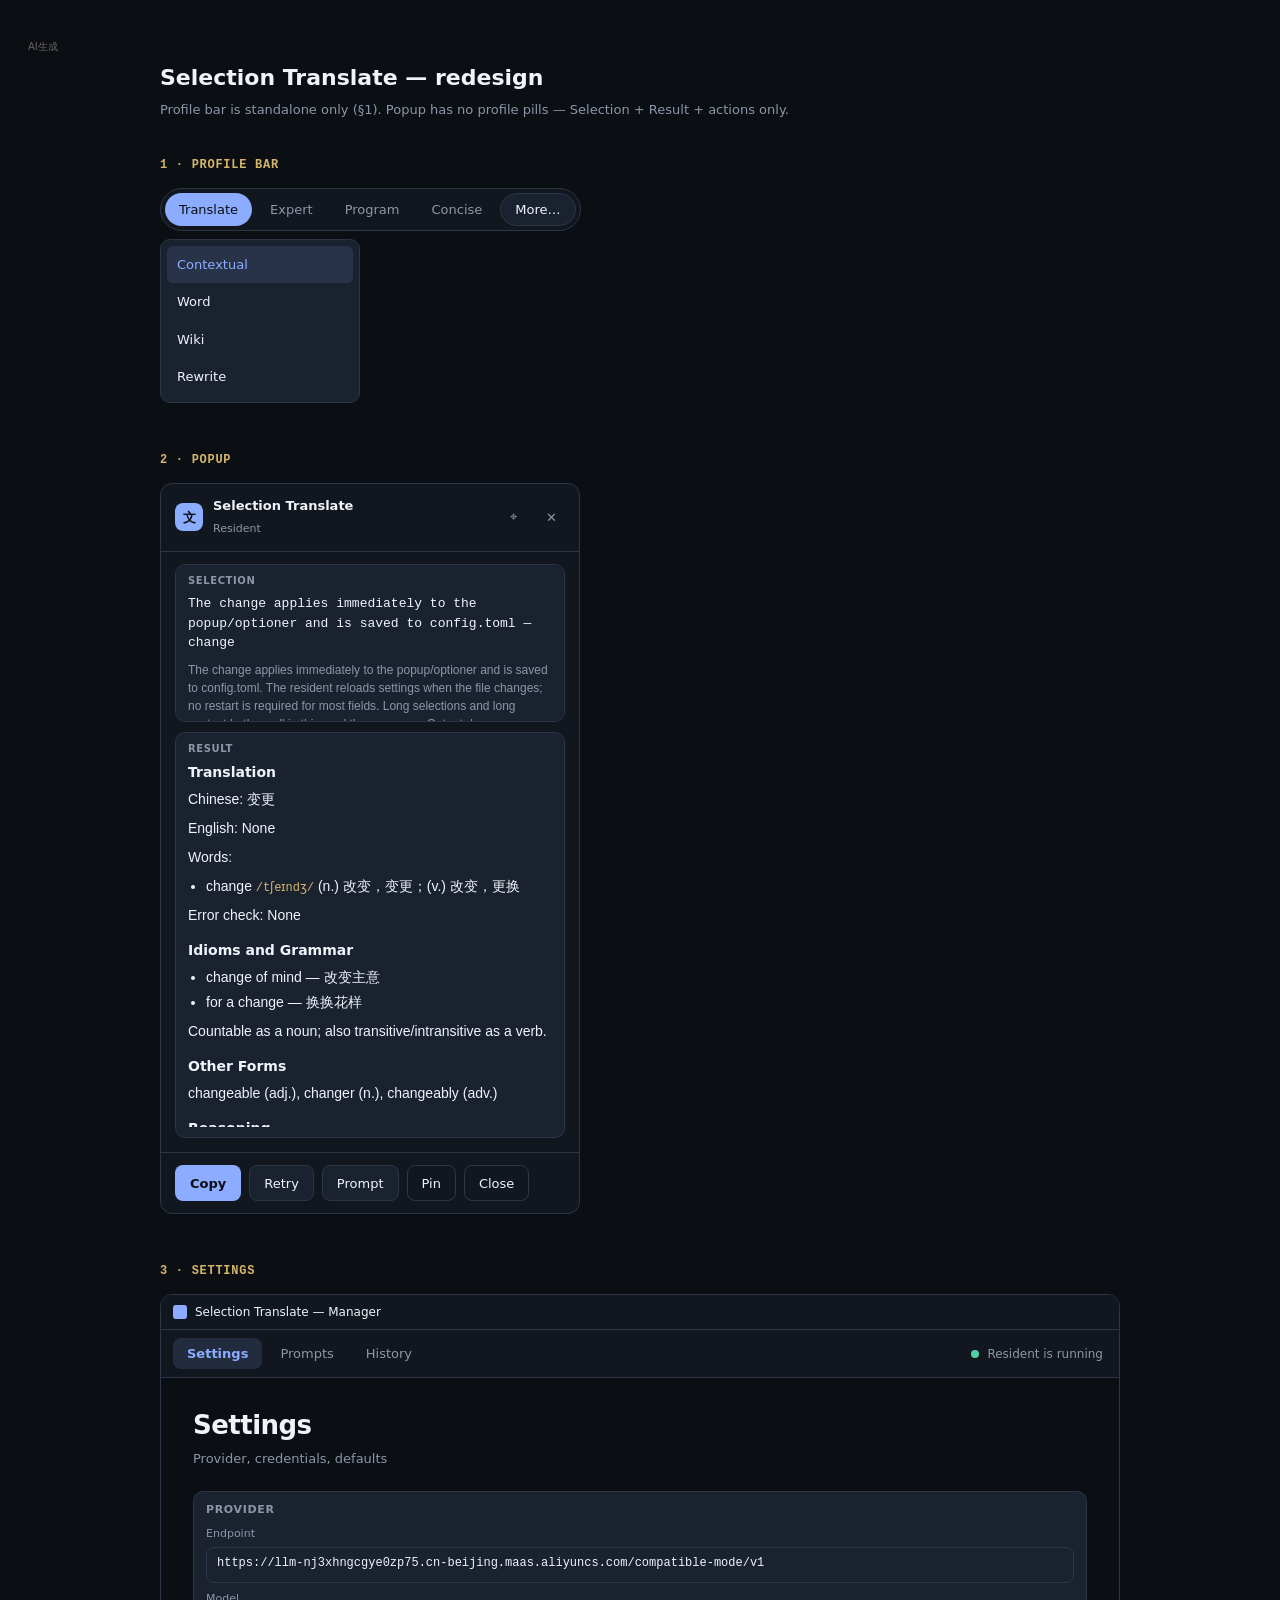
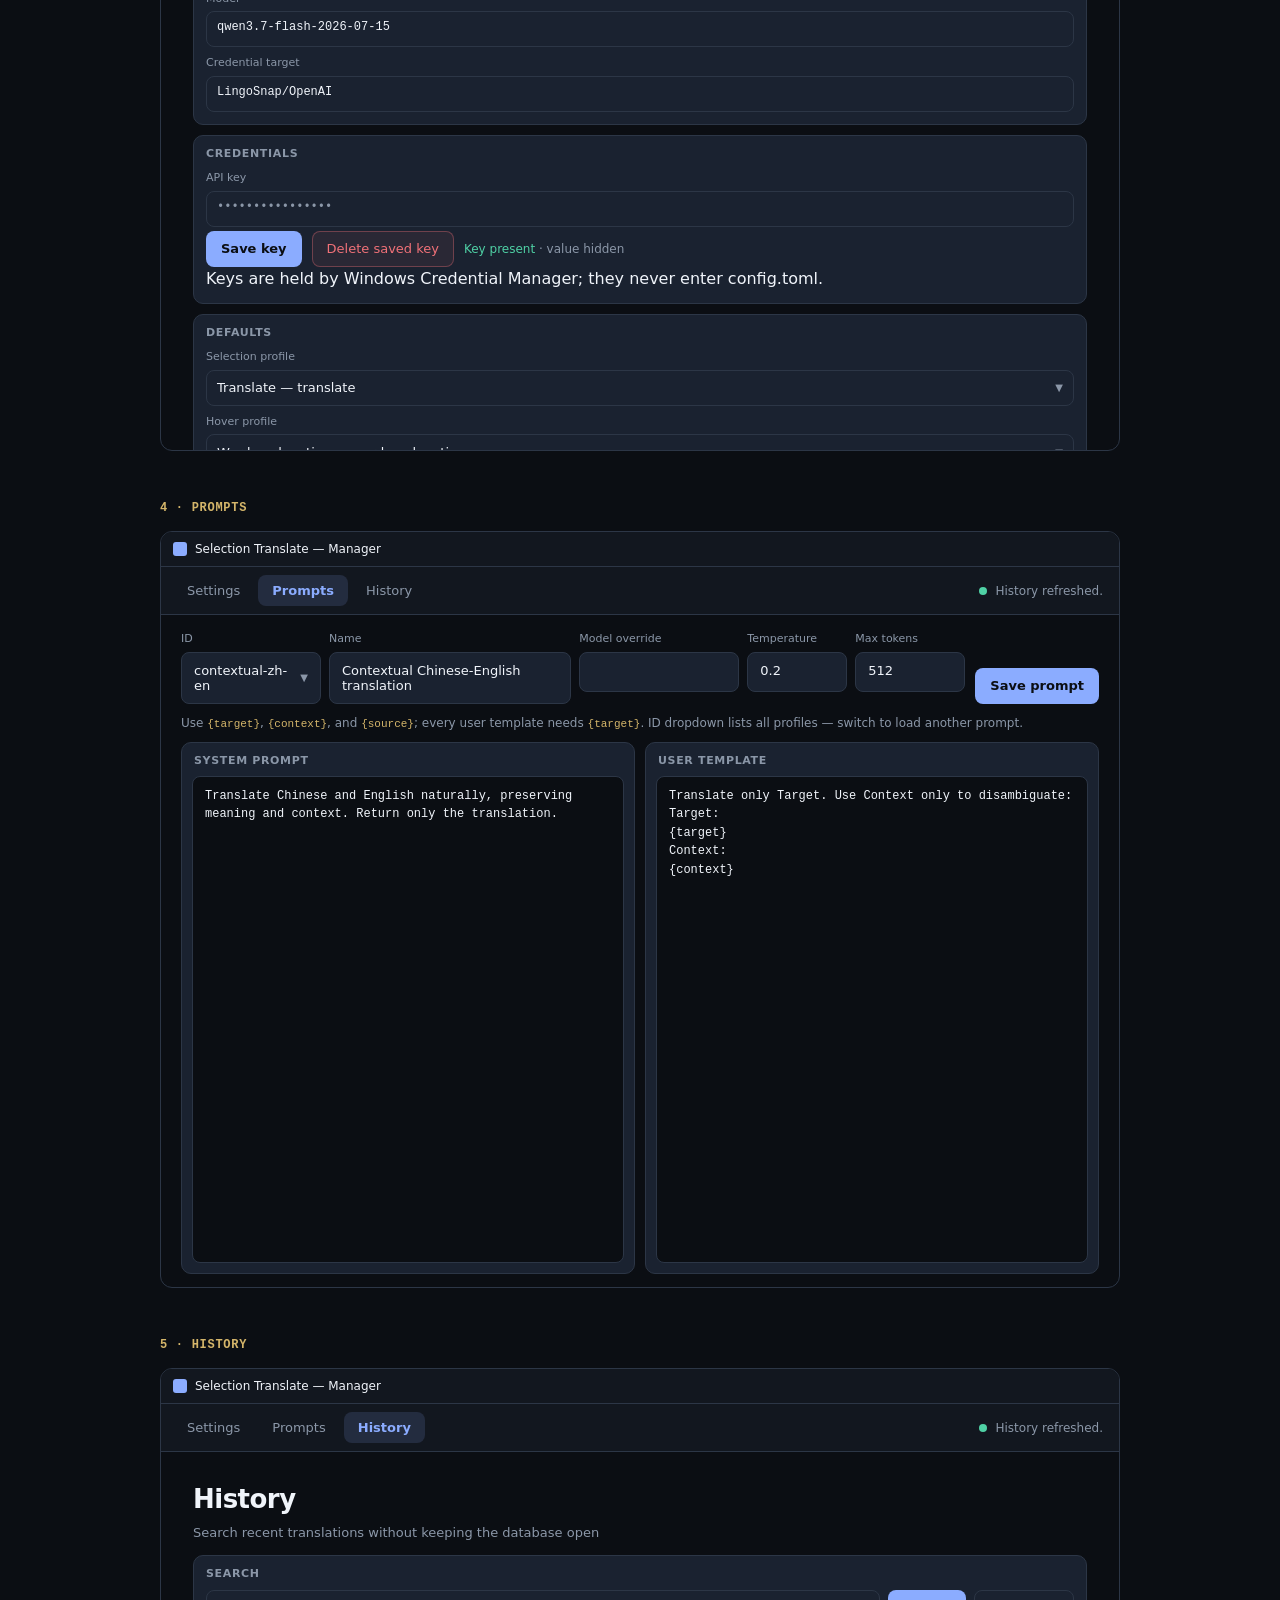
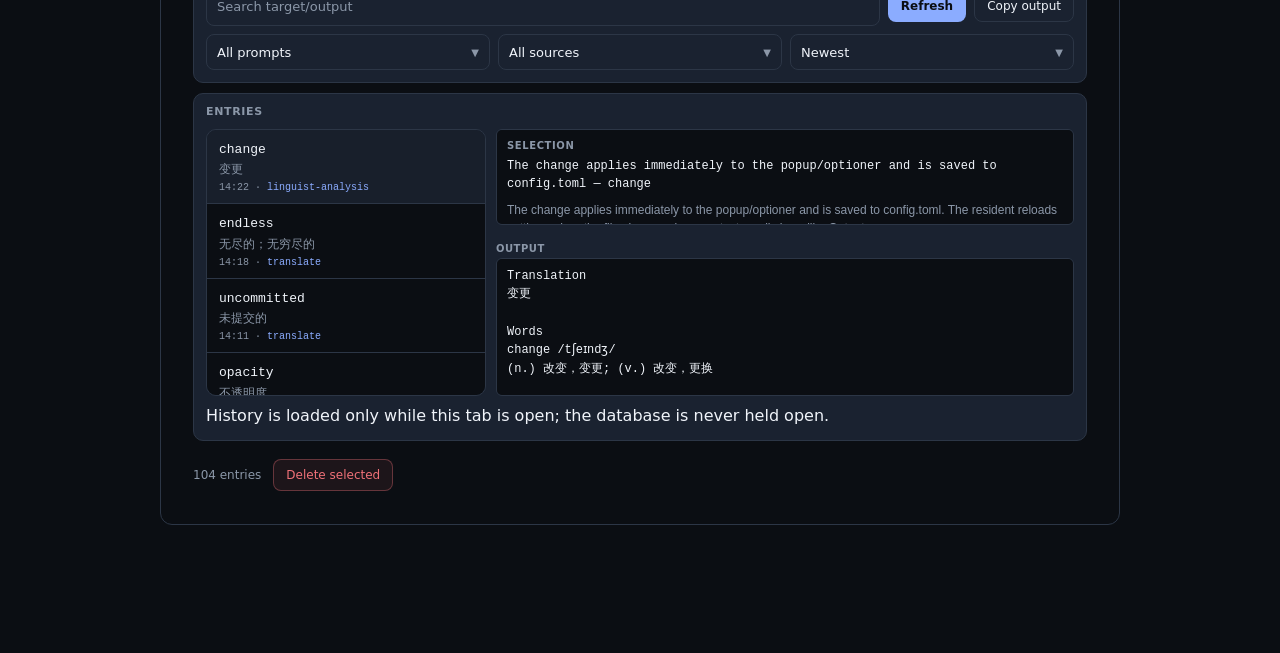
==== lingosnap-redesign/classic/index.html @ 620daf6a "R1 step 4: rename the design folder to lingosnap-redesign selection-translate-redesign becomes lingo" ====
<!-- AI生成 -->
<!DOCTYPE html>
<html lang="en">
<head>
  <meta charset="UTF-8" />
  <meta name="viewport" content="width=device-width, initial-scale=1" />
  <title>Selection Translate — UI Redesign</title>
  <style>
    :root {
      --void: #0B0E13;
      --surface: #12171F;
      --raised: #1A2230;
      --lex: #1E2634;
      --line: #2C3646;
      --ink: #F0F4FA;
      --muted: #8B97A8;
      --accent: #8BACFF;
      --gold: #D4B56A;
      --ok: #4FD1A5;
      --err: #F07178;
      --font: "Segoe UI Variable Text", "Segoe UI", system-ui, sans-serif;
      --mono: "Cascadia Code", "Consolas", ui-monospace, monospace;
      --cjk: "Microsoft YaHei UI", "PingFang SC", "Segoe UI", sans-serif;
    }

    * { box-sizing: border-box; margin: 0; padding: 0; }

    /* One scrollbar for every scrollable area */
    * {
      scrollbar-width: thin;
      scrollbar-color: var(--line) transparent;
    }
    ::-webkit-scrollbar { width: 10px; height: 10px; }
    ::-webkit-scrollbar-track { background: transparent; }
    ::-webkit-scrollbar-thumb {
      background: var(--line);
      border-radius: 999px;
      border: 2px solid transparent;
      background-clip: padding-box;
    }

    body {
      font-family: var(--font);
      background: var(--void);
      color: var(--ink);
      line-height: 1.5;
      padding: 40px 28px 80px;
    }

    .doc-title {
      max-width: 960px;
      margin: 0 auto 36px;
    }
    .doc-title h1 {
      font-size: 22px;
      font-weight: 600;
      margin-bottom: 6px;
    }
    .doc-title p {
      font-size: 13px;
      color: var(--muted);
      max-width: 640px;
    }

    .screen {
      max-width: 960px;
      margin: 0 auto 48px;
    }
    .screen > h2 {
      font-family: var(--mono);
      font-size: 12px;
      color: var(--gold);
      letter-spacing: 0.06em;
      text-transform: uppercase;
      margin-bottom: 14px;
    }

    /* —— Shared controls (no card wrappers) —— */
    .rail {
      display: inline-flex;
      gap: 4px;
      background: var(--surface);
      border: 1px solid var(--line);
      border-radius: 999px;
      padding: 4px;
    }
    .pill {
      border: none;
      background: transparent;
      color: var(--muted);
      font: 500 13px var(--font);
      padding: 8px 14px;
      border-radius: 999px;
    }
    .pill.on { background: var(--accent); color: var(--void); }
    .pill.on.lex { background: var(--gold); color: #1a1408; }
    .pill.more {
      color: var(--ink);
      background: var(--raised);
      border: 1px solid var(--line);
    }

    .menu {
      margin-top: 8px;
      width: 176px;
      background: var(--raised);
      border: 1px solid var(--line);
      border-radius: 10px;
      padding: 6px;
    }
    .menu div {
      padding: 9px 10px;
      border-radius: 6px;
      font-size: 13px;
    }
    .menu div.hot {
      background: rgba(139, 172, 255, 0.12);
      color: var(--accent);
    }

    .btn {
      display: inline-flex;
      align-items: center;
      height: 36px;
      padding: 0 14px;
      border-radius: 8px;
      border: 1px solid var(--line);
      background: var(--raised);
      color: var(--ink);
      font: 500 13px var(--font);
    }
    .btn.primary {
      background: var(--accent);
      border-color: transparent;
      color: var(--void);
      font-weight: 600;
    }
    .btn.danger {
      color: var(--err);
      border-color: rgba(240, 113, 120, 0.35);
      background: rgba(240, 113, 120, 0.08);
    }
    .btn.ghost { background: transparent; }
    .btn.sm { height: 32px; padding: 0 12px; font-size: 12px; }

    .input {
      width: 100%;
      background: var(--raised);
      border: 1px solid var(--line);
      border-radius: 8px;
      color: var(--ink);
      font: 12px var(--mono);
      padding: 10px 12px;
      min-height: 40px;
    }
    .input.ui { font: 13px var(--font); }
    .input.muted { color: var(--muted); }
    .input.area {
      min-height: 96px;
      line-height: 1.55;
      white-space: pre-wrap;
      overflow: auto;
    }
    .input.area.tall { min-height: 148px; }
    .input.pair-row {
      display: flex;
      justify-content: space-between;
      align-items: center;
      font-family: var(--font);
    }

    .label {
      font-size: 13px;
      color: var(--muted);
    }

    /* Flat form rows — no cards */
    .row {
      display: grid;
      grid-template-columns: 140px 1fr;
      gap: 12px;
      align-items: center;
      margin-bottom: 12px;
    }
    .row.top { align-items: start; }
    .row.top .label { padding-top: 10px; }
    .pair { display: grid; grid-template-columns: 1fr 1fr; gap: 10px; }

    /* —— Popup (single) —— */
    .popup {
      width: 420px;
      max-width: 100%;
      background: var(--surface);
      border: 1px solid var(--line);
      border-radius: 12px;
      overflow: hidden;
    }
    .popup-top {
      display: flex;
      align-items: center;
      gap: 10px;
      padding: 12px 14px;
      border-bottom: 1px solid var(--line);
    }
    .mark {
      width: 28px;
      height: 28px;
      border-radius: 8px;
      background: var(--accent);
      color: var(--void);
      font-weight: 700;
      font-size: 13px;
      display: grid;
      place-items: center;
    }
    .popup-top strong { display: block; font-size: 13px; }
    .popup-top span { font-size: 11px; color: var(--muted); }
    .popup-top .grow { flex: 1; min-width: 0; }
    .icon {
      width: 28px;
      height: 28px;
      border: none;
      background: transparent;
      color: var(--muted);
      border-radius: 6px;
    }

    .popup-body .sel .cap { margin-bottom: 6px; }
    .popup-body {
      padding: 12px 14px 14px;
      display: flex;
      flex-direction: column;
      gap: 10px;
      max-height: min(78vh, 600px);
      overflow: hidden;
    }
    .popup-body .result {
      flex: 1 1 auto;
      min-height: 0;
      display: flex;
      flex-direction: column;
      border-radius: 10px;
    }
    .popup-body .result .md {
      flex: 1 1 auto;
      min-height: 0;
      max-height: none;
      overflow: auto;
    }
    .popup-foot {
      display: flex;
      gap: 8px;
      padding: 12px 14px;
      border-top: 1px solid var(--line);
    }

    /* Selection — same card language as History Output (.box.out) */
    .sel {
      background: var(--void);
      border: 1px solid var(--line);
      border-radius: 6px;
      padding: 8px 10px;
      flex-shrink: 0;
      min-height: 0;
      overflow: auto;
    }
    .sel .cap {
      font-size: 10px;
      letter-spacing: 0.06em;
      text-transform: uppercase;
      color: var(--muted);
      font-weight: 600;
      margin-bottom: 4px;
    }
    .sel .target {
      font-family: var(--mono);
      font-size: 12px;
      line-height: 1.5;
      color: var(--ink);
      white-space: pre-wrap;
      word-break: break-word;
    }
    .sel .ctx {
      font: 12px/1.5 var(--cjk);
      color: var(--muted);
      margin-top: 8px;
      white-space: pre-wrap;
      word-break: break-word;
    }

    /* Popup Selection — aligned peer of Result card */
    .popup-body .sel {
      background: var(--raised);
      border: 1px solid var(--line);
      border-radius: 10px;
      padding: 8px 12px 10px;
      max-height: 30%;
      flex: 0 1 auto;
      overflow: auto;
    }
    .popup-body .sel .cap {
      font-size: 10px;
      letter-spacing: 0.06em;
      text-transform: uppercase;
      color: var(--muted);
      font-weight: 600;
      margin-bottom: 6px;
    }
    .popup-body .sel .target {
      font-family: var(--mono);
      font-size: 13px;
      line-height: 1.5;
      color: var(--ink);
      white-space: pre-wrap;
      word-break: break-word;
    }
    .popup-body .sel .ctx {
      font: 12px/1.5 var(--cjk);
      color: var(--muted);
      margin-top: 8px;
      white-space: pre-wrap;
      word-break: break-word;
    }

    /* Result — markdown body; Selection uses the same chrome in popup */
    .result {
      border: 1px solid var(--line);
      border-radius: 10px;
      background: var(--raised);
      padding: 8px 12px 10px;
    }
    .result-label {
      font-size: 10px;
      letter-spacing: 0.06em;
      text-transform: uppercase;
      color: var(--muted);
      font-weight: 600;
      margin-bottom: 6px;
      flex-shrink: 0;
    }
    .md {
      max-height: 280px;
      overflow: auto;
      font-size: 14px;
      line-height: 1.5;
      color: var(--ink);
    }
    .md h2 {
      font-size: 14px;
      font-weight: 600;
      margin: 14px 0 6px;
      color: var(--ink);
    }
    .md h2:first-child { margin-top: 0; }
    .md p {
      margin: 0 0 8px;
      font-family: var(--cjk);
    }
    .md p:last-child { margin-bottom: 0; }
    .md ul {
      margin: 0 0 8px;
      padding-left: 18px;
    }
    .md li {
      margin-bottom: 4px;
      font-family: var(--cjk);
    }
    .md code {
      font-family: var(--mono);
      font-size: 12px;
      color: var(--gold);
    }

    /* —— Manager window (own border; horizontal tabs) —— */
    .shell {
      border: 1px solid var(--line);
      border-radius: 12px;
      overflow: hidden;
      background: var(--void);
    }
    .shell-title {
      display: flex;
      align-items: center;
      gap: 8px;
      padding: 8px 12px;
      background: var(--surface);
      border-bottom: 1px solid var(--line);
      font-size: 12px;
      color: var(--ink);
    }
    .shell-title i {
      width: 14px;
      height: 14px;
      border-radius: 3px;
      background: var(--accent);
      display: block;
      flex-shrink: 0;
    }
    .shell-body {
      display: block;
      min-height: 520px;
      height: 720px;
    }
    /* Horizontal tab bar */
    .tabs {
      display: flex;
      align-items: center;
      gap: 4px;
      padding: 8px 12px;
      background: var(--surface);
      border-bottom: 1px solid var(--line);
    }
    .tabs button {
      border: none;
      background: transparent;
      color: var(--muted);
      font: 500 13px var(--font);
      padding: 8px 14px;
      border-radius: 8px;
    }
    .tabs button.on {
      background: rgba(139, 172, 255, 0.14);
      color: var(--accent);
      font-weight: 600;
    }
    .tabs .live {
      margin-left: auto;
      font-size: 12px;
      color: var(--muted);
      display: flex;
      align-items: center;
      gap: 8px;
      padding-right: 4px;
    }
    .tabs .live i {
      width: 8px;
      height: 8px;
      border-radius: 50%;
      background: var(--ok);
      display: block;
    }
    .shell-body > .page {
      height: calc(100% - 45px);
      min-height: 0;
      overflow: hidden;
    }
    .shell-body > .page:not(.fill):not(.hist-page):not(.prompts-page) {
      overflow: auto;
    }
    .nav {
      border-right: 1px solid var(--line);
      padding: 20px 12px;
      background: var(--surface);
    }
    .nav .brand {
      font-size: 11px;
      letter-spacing: 0.08em;
      text-transform: uppercase;
      color: var(--muted);
      font-weight: 600;
      padding: 4px 10px 16px;
    }
    .nav button {
      display: block;
      width: 100%;
      text-align: left;
      border: none;
      background: transparent;
      color: var(--muted);
      font: 13px var(--font);
      padding: 10px 12px;
      border-radius: 8px;
      margin-bottom: 2px;
    }
    .nav button.on {
      background: rgba(139, 172, 255, 0.14);
      color: var(--accent);
      font-weight: 600;
    }
    .nav .live {
      margin-top: 28px;
      padding: 0 10px;
      font-size: 12px;
      color: var(--muted);
      display: flex;
      align-items: center;
      gap: 8px;
    }
    .nav .live i {
      width: 8px;
      height: 8px;
      border-radius: 50%;
      background: var(--ok);
      display: block;
    }

    .page { padding: 28px 32px 36px; }
    .page h2 {
      font-size: 26px;
      font-weight: 600;
      letter-spacing: -0.02em;
    }
    .page .sub {
      font-size: 13px;
      color: var(--muted);
      margin: 4px 0 22px;
    }

    /* Manager field groups — same visual language as popup areas */
    .mfield {
      border: 1px solid var(--line);
      border-radius: 10px;
      background: var(--raised);
      padding: 10px 12px 12px;
      margin-bottom: 10px;
    }
    .mfield > .cap {
      font-size: 11px;
      letter-spacing: 0.06em;
      text-transform: uppercase;
      color: var(--muted);
      font-weight: 600;
      margin-bottom: 8px;
    }
    .mfield .stack { display: flex; flex-direction: column; gap: 8px; }
    .mfield .label {
      font-size: 11px;
      color: var(--muted);
      margin-bottom: 4px;
      display: block;
    }
    .mfield .pair { display: grid; grid-template-columns: 1fr 1fr; gap: 8px; }
    .mfield .pair label { display: block; }
    .mfield .input {
      min-height: 36px;
      padding: 8px 10px;
    }
    /* Space is allocated to editors / Output — not fixed padding */
    .page.fill,
    .hist-page {
      display: flex;
      flex-direction: column;
      height: 100%;
      min-height: 0;
    }
    .page.fill > .sub,
    .hist-page > .sub { flex-shrink: 0; margin-bottom: 12px; }
    .mfield.shrink { flex-shrink: 0; }
    .mfield.grow {
      flex: 1 1 auto;
      min-height: 0;
      display: flex;
      flex-direction: column;
    }
    .page.fill > .actions,
    .hist-page > .row-actions {
      flex-shrink: 0;
      margin-top: auto;
      padding-top: 8px;
    }

    /* Prompts: Instructions take remaining height; two editors share it */
    .instr-grid {
      flex: 1 1 auto;
      min-height: 0;
      display: grid;
      grid-template-columns: 1fr 1fr;
      gap: 10px;
    }
    .instr-grid .col {
      display: flex;
      flex-direction: column;
      min-height: 0;
    }
    .instr-grid .col .label { flex-shrink: 0; }
    .instr-grid .col .input.area {
      flex: 1 1 auto;
      min-height: 0;
      height: 100%;
    }

    /* Prompts page — meta on top, editors fill below */
    .prompts-page {
      display: flex;
      flex-direction: column;
      height: 100%;
      min-height: 0;
      gap: 10px;
      padding: 16px 20px 16px;
    }
    .prompts-page > .prompt-bottom {
      flex-shrink: 0;
      order: 0;
    }
    .prompts-page > .prompt-editors {
      flex: 1 1 auto;
      min-height: 0;
      order: 1;
    }
    .prompt-editors .ed {
      display: flex;
      flex-direction: column;
      min-height: 0;
      border: 1px solid var(--line);
      border-radius: 10px;
      background: var(--raised);
      overflow: hidden;
    }
    .prompt-editors .ed > label {
      flex-shrink: 0;
      font-size: 11px;
      letter-spacing: 0.06em;
      text-transform: uppercase;
      font-weight: 600;
      color: var(--muted);
      padding: 10px 12px 6px;
    }
    .prompt-editors .ed > .body {
      flex: 1 1 auto;
      min-height: 0;
      margin: 0 10px 10px;
      border: 1px solid var(--line);
      border-radius: 8px;
      background: var(--void);
      color: var(--ink);
      font: 12px/1.55 var(--mono);
      padding: 10px 12px;
      overflow: auto;
      white-space: pre-wrap;
    }

    /* Prompt editors — bottom of page, share remaining height */
    .prompt-editors {
      display: grid;
      grid-template-columns: 1fr 1fr;
      gap: 10px;
    }

    /* Meta row — top of prompts page */
    .prompt-bottom {
      flex-shrink: 0;
      display: flex;
      flex-wrap: wrap;
      align-items: end;
      gap: 10px;
    }
    .prompt-bottom .meta {
      display: grid;
      grid-template-columns: 140px minmax(160px, 1fr) minmax(120px, 160px) 100px 110px;
      gap: 8px;
      flex: 1 1 480px;
    }
    .prompt-bottom .meta label {
      display: block;
      font-size: 11px;
      color: var(--muted);
      margin-bottom: 4px;
    }
    .prompt-bottom .hint {
      flex: 1 1 100%;
      font-size: 12px;
      color: var(--muted);
    }
    .prompt-bottom .hint code {
      font-family: var(--mono);
      color: var(--gold);
      font-size: 11px;
    }

    .mfield.grow > .hint { flex-shrink: 0; margin-top: 8px; }
    .mfield.grow > .cap { flex-shrink: 0; }

    .ctx-mark {
      flex-shrink: 0;
      font: 10px var(--mono);
      letter-spacing: 0.04em;
      text-transform: uppercase;
      color: var(--accent);
      background: rgba(139, 172, 255, 0.12);
      border: 1px solid rgba(139, 172, 255, 0.25);
      border-radius: 4px;
      padding: 1px 5px;
      margin-top: 1px;
    }

    .note {
      font-size: 12px;
      color: var(--muted);
    }
    .note code {
      font-family: var(--mono);
      color: var(--gold);
      font-size: 11px;
    }

    .actions {
      display: flex;
      flex-wrap: wrap;
      gap: 10px;
      align-items: center;
      margin-top: 4px;
    }

    /* History chrome */
    .hist-bar {
      display: grid;
      grid-template-columns: 1fr auto auto;
      gap: 8px;
    }
    .hist-filters {
      display: grid;
      grid-template-columns: 1fr 1fr 1fr;
      gap: 8px;
      margin-top: 8px;
    }
    .hist-split {
      flex: 1 1 auto;
      min-height: 0;
      display: grid;
      grid-template-columns: 280px 1fr;
      gap: 10px;
    }
    .hist-list {
      border: 1px solid var(--line);
      border-radius: 10px;
      background: var(--void);
      overflow: auto;
      min-height: 0;
      height: 100%;
    }
    .hist-item {
      padding: 10px 12px;
      border-bottom: 1px solid var(--line);
    }
    .hist-item:last-child { border-bottom: none; }
    .hist-item.on { background: rgba(139, 172, 255, 0.1); }
    .hist-item .t { font-family: var(--mono); font-size: 13px; }
    .hist-item .p {
      font: 12px var(--cjk);
      color: var(--muted);
      margin-top: 2px;
    }
    .hist-item .m {
      font: 10px var(--mono);
      color: var(--muted);
      margin-top: 4px;
    }
    .hist-item .m b { color: var(--accent); font-weight: 500; }

    .hist-detail {
      display: flex;
      flex-direction: column;
      min-height: 0;
      gap: 8px;
    }
    .hist-detail label {
      display: block;
      font-size: 10px;
      letter-spacing: 0.05em;
      text-transform: uppercase;
      color: var(--muted);
      font-weight: 600;
      margin-bottom: 2px;
    }
    /* Selection card shares Output card chrome */
    .hist-detail .sel {
      flex: 0 0 auto;
      max-height: 36%;
    }
    .hist-detail .box.out {
      height: auto;
      min-height: 0;
      max-height: none;
      white-space: pre-wrap;
      word-break: break-word;
      background: var(--void);
      border: 1px solid var(--line);
      border-radius: 6px;
      font-family: var(--mono);
      font-size: 12px;
      color: var(--ink);
      line-height: 1.55;
      padding: 8px 10px;
      flex: 1 1 auto;
      overflow: auto;
    }

    .row-actions {
      display: flex;
      align-items: center;
      gap: 12px;
      flex-wrap: wrap;
    }

    .pager {
      display: flex;
      align-items: center;
      gap: 8px;
      flex-wrap: wrap;
    }
    .pager .count {
      font: 12px var(--mono);
      color: var(--muted);
      margin-right: 4px;
    }

    @media (max-width: 800px) {
      .shell-body { grid-template-columns: 1fr; }
      .nav { border-right: none; border-bottom: 1px solid var(--line); }
      .pair, .instr-grid,
      .prompt-editors,
      .prompt-bottom .meta,
      .hist-bar, .hist-filters, .hist-split, .hist-detail .meta-row {
        grid-template-columns: 1fr;
      }
      .shell-body { height: auto; min-height: 0; }
      .shell-body > .page,
      .shell-body > .page.fill,
      .shell-body > .page.hist-page,
      .shell-body > .page.prompts-page {
        height: auto;
        max-height: none;
      }
      .prompt-editors .ed > .body { min-height: 180px; }
      .tabs { flex-wrap: wrap; }
      .popup { width: 100%; }
    }
  </style>
</head>
<body>
<p data-aigc-mark="1" style="margin:0 0 8px;font-size:10px;line-height:1.3;color:#6b6560;font-weight:400;">AI生成</p>


  <div class="doc-title">
    <h1>Selection Translate — redesign</h1>
    <p>Profile bar is standalone only (§1). Popup has no profile pills — Selection + Result + actions only.</p>
  </div>

  <!-- 1. Profile bar -->
  <section class="screen">
    <h2>1 · Profile bar</h2>
    <div class="rail">
      <button class="pill on" type="button">Translate</button>
      <button class="pill" type="button">Expert</button>
      <button class="pill" type="button">Program</button>
      <button class="pill" type="button">Concise</button>
      <button class="pill more" type="button">More…</button>
    </div>
    <div class="menu" style="width:200px">
      <div class="hot">Contextual</div>
      <div>Word</div>
      <div>Wiki</div>
      <div>Rewrite</div>
    </div>
  </section>

  <!-- 2. Popup — only one -->
  <section class="screen">
    <h2>2 · Popup</h2>
    <div class="popup">
      <div class="popup-top">
        <div class="mark">文</div>
        <div class="grow">
          <strong>Selection Translate</strong>
          <span>Resident</span>
        </div>
        <button class="icon" type="button">⌖</button>
        <button class="icon" type="button">✕</button>
      </div>
      <!-- No profile bar in the popup — profile lives in the standalone bar (§1) only -->
      <div class="popup-body">
        <!-- Integrated Selection: Target + Context in one area -->
        <div class="sel">
          <div class="cap">Selection</div>
          <div class="target">The change applies immediately to the popup/optioner and is saved to config.toml — change</div>
          <div class="ctx">The change applies immediately to the popup/optioner and is saved to config.toml. The resident reloads settings when the file changes; no restart is required for most fields. Long selections and long context both scroll in this card the same way Output does.</div>
        </div>
        <!-- Result as markdown -->
        <div class="result">
          <div class="result-label">Result</div>
          <div class="md">
            <h2>Translation</h2>
            <p>Chinese: 变更</p>
            <p>English: None</p>
            <p>Words:</p>
            <ul>
              <li>change <code>/tʃeɪndʒ/</code> (n.) 改变，变更；(v.) 改变，更换</li>
            </ul>
            <p>Error check: None</p>
            <h2>Idioms and Grammar</h2>
            <ul>
              <li>change of mind — 改变主意</li>
              <li>for a change — 换换花样</li>
            </ul>
            <p>Countable as a noun; also transitive/intransitive as a verb.</p>
            <h2>Other Forms</h2>
            <p>changeable (adj.), changer (n.), changeably (adv.)</p>
            <h2>Reasoning</h2>
            <p>Context treats <code>change</code> as a config mutation, so 变更 is more precise than 改变.</p>
          </div>
        </div>
      </div>
      <div class="popup-foot">
        <button class="btn primary" type="button">Copy</button>
        <button class="btn" type="button">Retry</button>
        <button class="btn" type="button">Prompt</button>
        <button class="btn ghost" type="button">Pin</button>
        <button class="btn ghost" type="button">Close</button>
      </div>
    </div>
  </section>

  <!-- 3. Settings -->
  <section class="screen">
    <h2>3 · Settings</h2>
    <div class="shell">
      <div class="shell-title"><i></i> Selection Translate — Manager</div>
      <div class="shell-body">
      <div class="tabs">
        <button class="on" type="button">Settings</button>
        <button type="button">Prompts</button>
        <button type="button">History</button>
        <div class="live"><i></i> Resident is running</div>
      </div>
      <div class="page">
        <h2>Settings</h2>
        <div class="sub">Provider, credentials, defaults</div>

        <div class="mfield">
          <div class="cap">Provider</div>
          <div class="stack">
            <div>
              <span class="label">Endpoint</span>
              <div class="input">https://llm-nj3xhngcgye0zp75.cn-beijing.maas.aliyuncs.com/compatible-mode/v1</div>
            </div>
            <div>
              <span class="label">Model</span>
              <div class="input">qwen3.7-flash-2026-07-15</div>
            </div>
            <div>
              <span class="label">Credential target</span>
              <div class="input">LingoSnap/OpenAI</div>
            </div>
          </div>
        </div>

        <div class="mfield">
          <div class="cap">Credentials</div>
          <div class="stack">
            <div>
              <span class="label">API key</span>
              <div class="input muted">••••••••••••••••</div>
            </div>
          </div>
          <div class="actions">
            <button class="btn primary" type="button">Save key</button>
            <button class="btn danger" type="button">Delete saved key</button>
            <span class="note"><strong style="color:var(--ok);font-weight:500">Key present</strong> · value hidden</span>
          </div>
          <div class="hint">Keys are held by Windows Credential Manager; they never enter config.toml.</div>
        </div>

        <div class="mfield">
          <div class="cap">Defaults</div>
          <div class="stack">
            <div>
              <span class="label">Selection profile</span>
              <div class="input ui pair-row">Translate — translate <span style="color:var(--muted);font-size:10px">▼</span></div>
            </div>
            <div>
              <span class="label">Hover profile</span>
              <div class="input ui pair-row">Word explanation — word-explanation <span style="color:var(--muted);font-size:10px">▼</span></div>
            </div>
          </div>
        </div>

        <div class="actions">
          <button class="btn primary" type="button">Save settings</button>
        </div>
      </div>
      </div>
    </div>
  </section>

  <!-- 4. Prompts — fields only -->
  <section class="screen">
    <h2>4 · Prompts</h2>
    <div class="shell">
      <div class="shell-title"><i></i> Selection Translate — Manager</div>
      <div class="shell-body">
      <div class="tabs">
        <button type="button">Settings</button>
        <button class="on" type="button">Prompts</button>
        <button type="button">History</button>
        <div class="live"><i></i> History refreshed.</div>
      </div>
      <div class="page prompts-page">
        <!-- Top: ID dropdown + fields + Save -->
        <div class="prompt-bottom">
          <div class="meta">
            <div>
              <label>ID</label>
              <div class="input ui pair-row">contextual-zh-en <span style="color:var(--muted);font-size:10px">▼</span></div>
            </div>
            <div>
              <label>Name</label>
              <div class="input ui">Contextual Chinese-English translation</div>
            </div>
            <div>
              <label>Model override</label>
              <div class="input ui muted"></div>
            </div>
            <div>
              <label>Temperature</label>
              <div class="input ui">0.2</div>
            </div>
            <div>
              <label>Max tokens</label>
              <div class="input ui">512</div>
            </div>
          </div>
          <button class="btn primary" type="button">Save prompt</button>
          <div class="hint">
            Use <code>{target}</code>, <code>{context}</code>, and <code>{source}</code>; every user template needs <code>{target}</code>.
            ID dropdown lists all profiles — switch to load another prompt.
          </div>
        </div>

        <!-- Bottom: editors take remaining height -->
        <div class="prompt-editors">
          <div class="ed">
            <label>System prompt</label>
            <div class="body">Translate Chinese and English naturally, preserving meaning and context. Return only the translation.</div>
          </div>
          <div class="ed">
            <label>User template</label>
            <div class="body">Translate only Target. Use Context only to disambiguate:
Target:
{target}
Context:
{context}</div>
          </div>
        </div>
      </div>
      </div>
    </div>
  </section>

  <!-- 5. History — fields only -->
  <section class="screen">
    <h2>5 · History</h2>
    <div class="shell">
      <div class="shell-title"><i></i> Selection Translate — Manager</div>
      <div class="shell-body">
      <div class="tabs">
        <button type="button">Settings</button>
        <button type="button">Prompts</button>
        <button class="on" type="button">History</button>
        <div class="live"><i></i> History refreshed.</div>
      </div>
      <div class="page hist-page">
        <h2>History</h2>
        <div class="sub">Search recent translations without keeping the database open</div>

        <div class="mfield shrink">
          <div class="cap">Search</div>
          <div class="hist-bar" style="margin-bottom:0">
            <div class="input ui muted">Search target/output</div>
            <button class="btn primary sm" type="button">Refresh</button>
            <button class="btn sm" type="button">Copy output</button>
          </div>
          <div class="hist-filters" style="margin-top:8px">
            <div class="input ui pair-row">All prompts <span style="color:var(--muted);font-size:10px">▼</span></div>
            <div class="input ui pair-row">All sources <span style="color:var(--muted);font-size:10px">▼</span></div>
            <div class="input ui pair-row">Newest <span style="color:var(--muted);font-size:10px">▼</span></div>
          </div>
        </div>

        <!-- Entries: list left, Output owns the rest of the height -->
        <div class="mfield grow">
          <div class="cap">Entries</div>
          <div class="hist-split">
            <div class="hist-list">
              <div class="hist-item on">
                <div class="t">change</div>
                <div class="p">变更</div>
                <div class="m">14:22 · <b>linguist-analysis</b></div>
              </div>
              <div class="hist-item">
                <div class="t">endless</div>
                <div class="p">无尽的；无穷尽的</div>
                <div class="m">14:18 · <b>translate</b></div>
              </div>
              <div class="hist-item">
                <div class="t">uncommitted</div>
                <div class="p">未提交的</div>
                <div class="m">14:11 · <b>translate</b></div>
              </div>
              <div class="hist-item">
                <div class="t">opacity</div>
                <div class="p">不透明度</div>
                <div class="m">13:54 · <b>word-explanation</b></div>
              </div>
              <div class="hist-item">
                <div class="t">mockup</div>
                <div class="p">原型图 / 模型图</div>
                <div class="m">13:22 · <b>translate</b></div>
              </div>
              <div class="hist-item">
                <div class="t">Mirage</div>
                <div class="p">海市蜃楼；幻影</div>
                <div class="m">13:05 · <b>linguist-analysis</b></div>
              </div>
            </div>

            <div class="hist-detail">
              <div class="sel" style="margin-bottom:8px">
                <div class="cap">Selection</div>
                <div class="target">The change applies immediately to the popup/optioner and is saved to config.toml — change</div>
                <div class="ctx">The change applies immediately to the popup/optioner and is saved to config.toml. The resident reloads settings when the file changes; long context scrolls here like Output.</div>
              </div>
              <div class="out-wrap" style="flex:1 1 auto;min-height:0;display:flex;flex-direction:column">
                <label>Output</label>
                <div class="box out">Translation
变更

Words
change /tʃeɪndʒ/
(n.) 改变，变更; (v.) 改变，更换

Idioms and Grammar
change of mind · for a change

Error check
None</div>
              </div>
            </div>
          </div>
          <div class="hint">History is loaded only while this tab is open; the database is never held open.</div>
        </div>

        <div class="row-actions">
          <span class="note">104 entries</span>
          <button class="btn danger sm" type="button">Delete selected</button>
        </div>
      </div>
      </div>
    </div>
  </section>

</body>
</html>
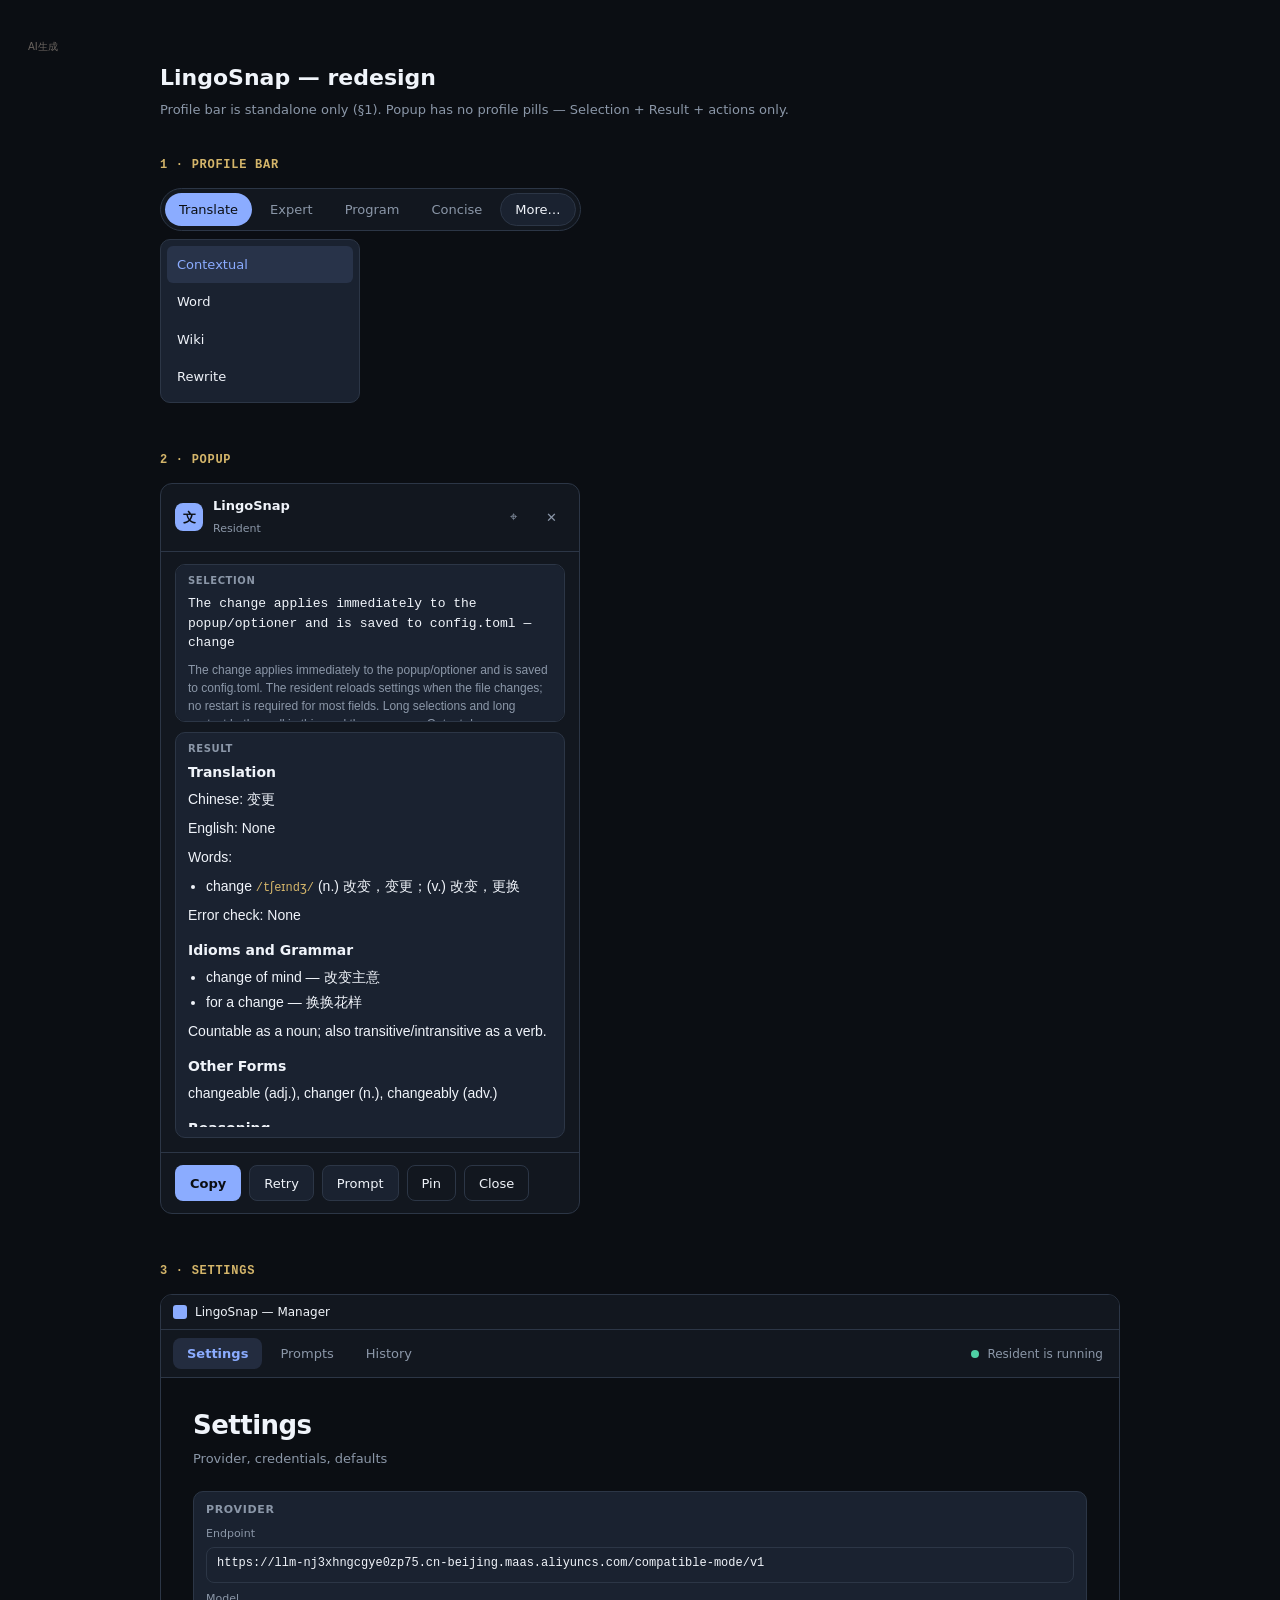
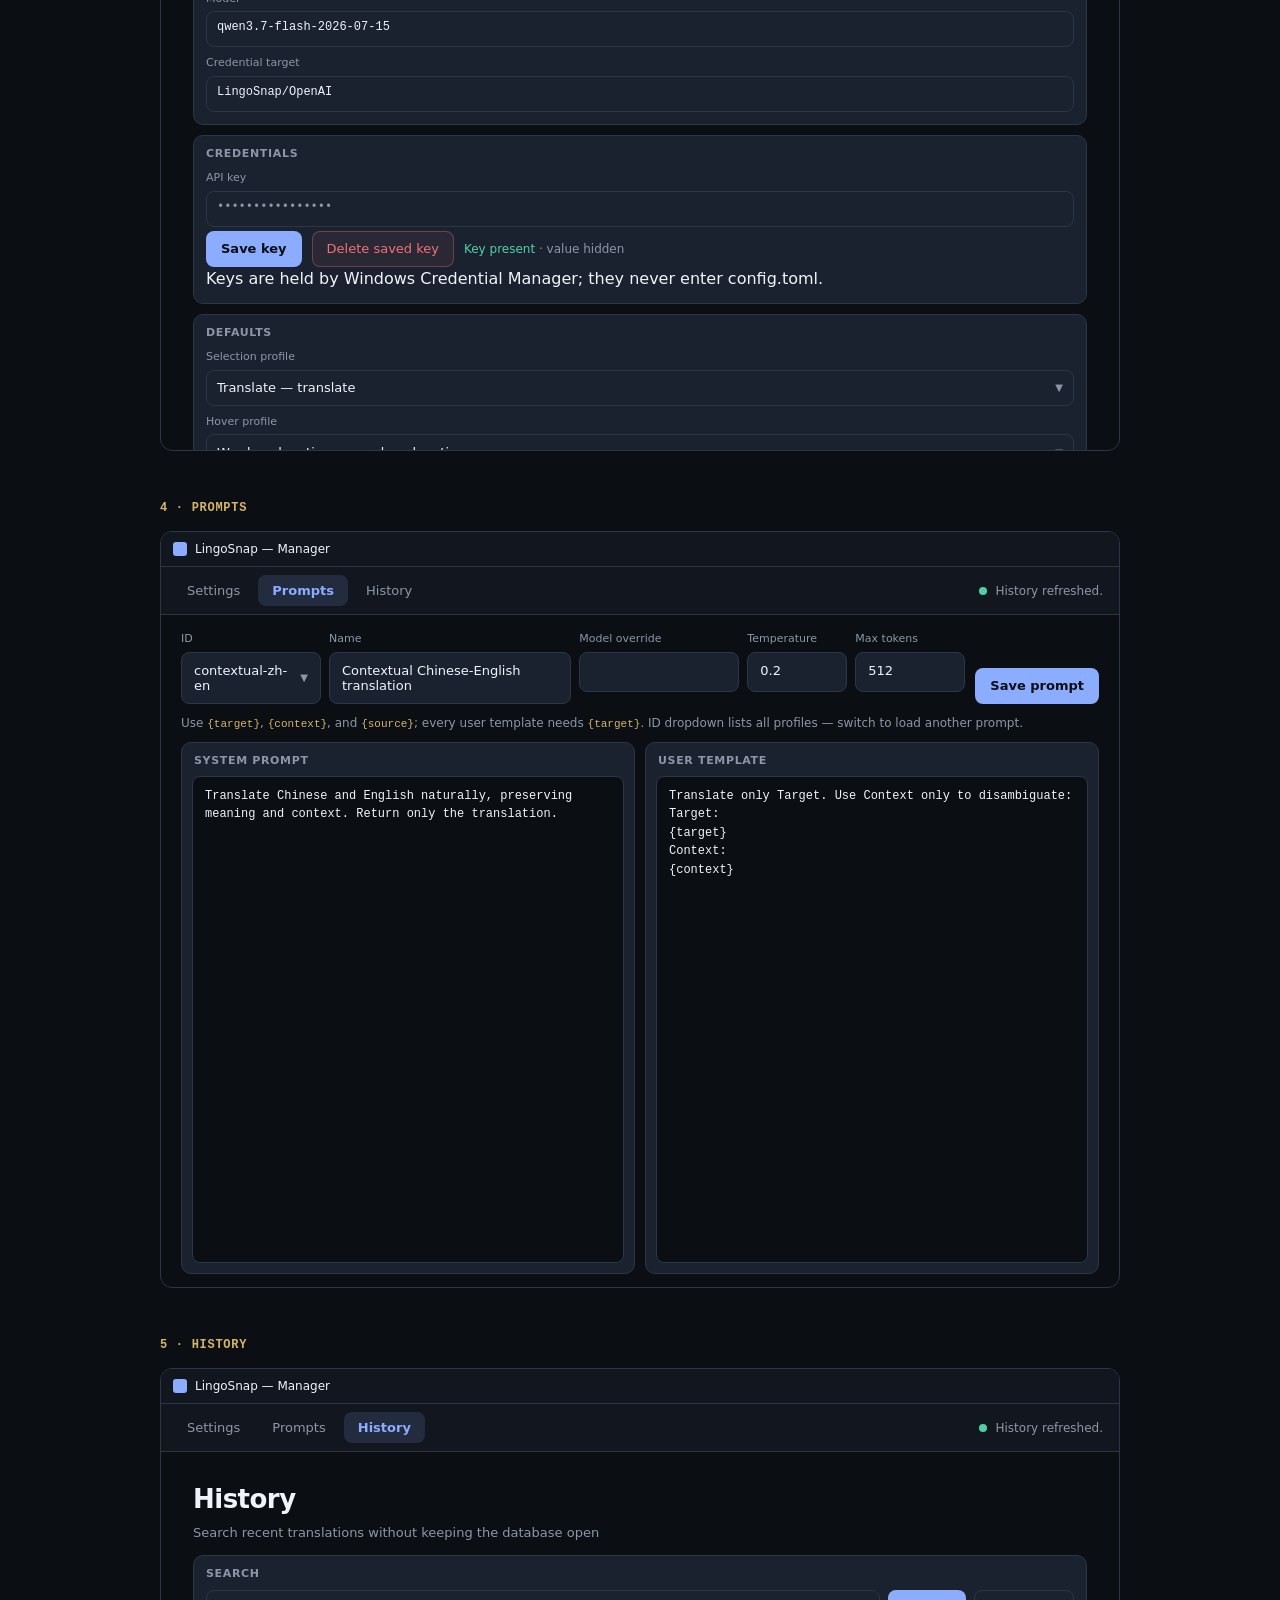
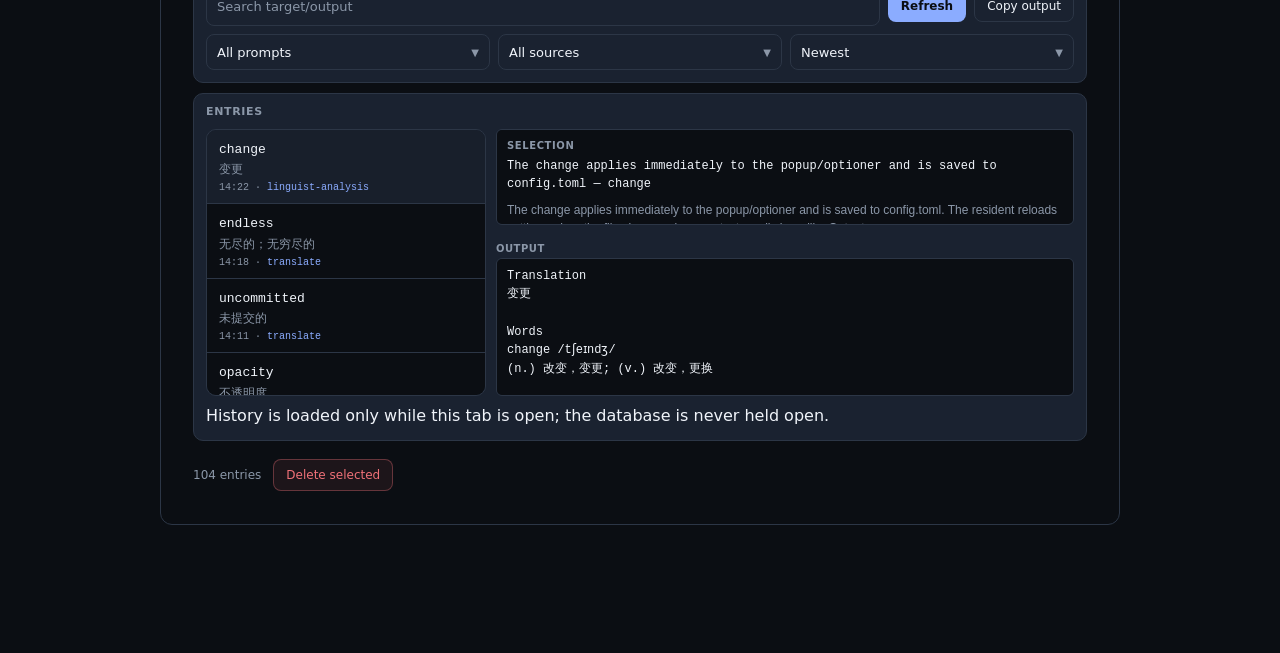
==== commit 0b2fe577: "R1 step 5: update project rules and the remaining prose to LingoSnap AGENTS.md title and scratch pat" ====
--- a/lingosnap-redesign/classic/index.html
+++ b/lingosnap-redesign/classic/index.html
@@ -4,7 +4,7 @@
 <head>
   <meta charset="UTF-8" />
   <meta name="viewport" content="width=device-width, initial-scale=1" />
-  <title>Selection Translate — UI Redesign</title>
+  <title>LingoSnap — UI Redesign</title>
   <style>
     :root {
       --void: #0B0E13;
@@ -832,7 +832,7 @@
 
 
   <div class="doc-title">
-    <h1>Selection Translate — redesign</h1>
+    <h1>LingoSnap — redesign</h1>
     <p>Profile bar is standalone only (§1). Popup has no profile pills — Selection + Result + actions only.</p>
   </div>
 
@@ -861,7 +861,7 @@
       <div class="popup-top">
         <div class="mark">文</div>
         <div class="grow">
-          <strong>Selection Translate</strong>
+          <strong>LingoSnap</strong>
           <span>Resident</span>
         </div>
         <button class="icon" type="button">⌖</button>
@@ -914,7 +914,7 @@
   <section class="screen">
     <h2>3 · Settings</h2>
     <div class="shell">
-      <div class="shell-title"><i></i> Selection Translate — Manager</div>
+      <div class="shell-title"><i></i> LingoSnap — Manager</div>
       <div class="shell-body">
       <div class="tabs">
         <button class="on" type="button">Settings</button>
@@ -986,7 +986,7 @@
   <section class="screen">
     <h2>4 · Prompts</h2>
     <div class="shell">
-      <div class="shell-title"><i></i> Selection Translate — Manager</div>
+      <div class="shell-title"><i></i> LingoSnap — Manager</div>
       <div class="shell-body">
       <div class="tabs">
         <button type="button">Settings</button>
@@ -1050,7 +1050,7 @@
   <section class="screen">
     <h2>5 · History</h2>
     <div class="shell">
-      <div class="shell-title"><i></i> Selection Translate — Manager</div>
+      <div class="shell-title"><i></i> LingoSnap — Manager</div>
       <div class="shell-body">
       <div class="tabs">
         <button type="button">Settings</button>
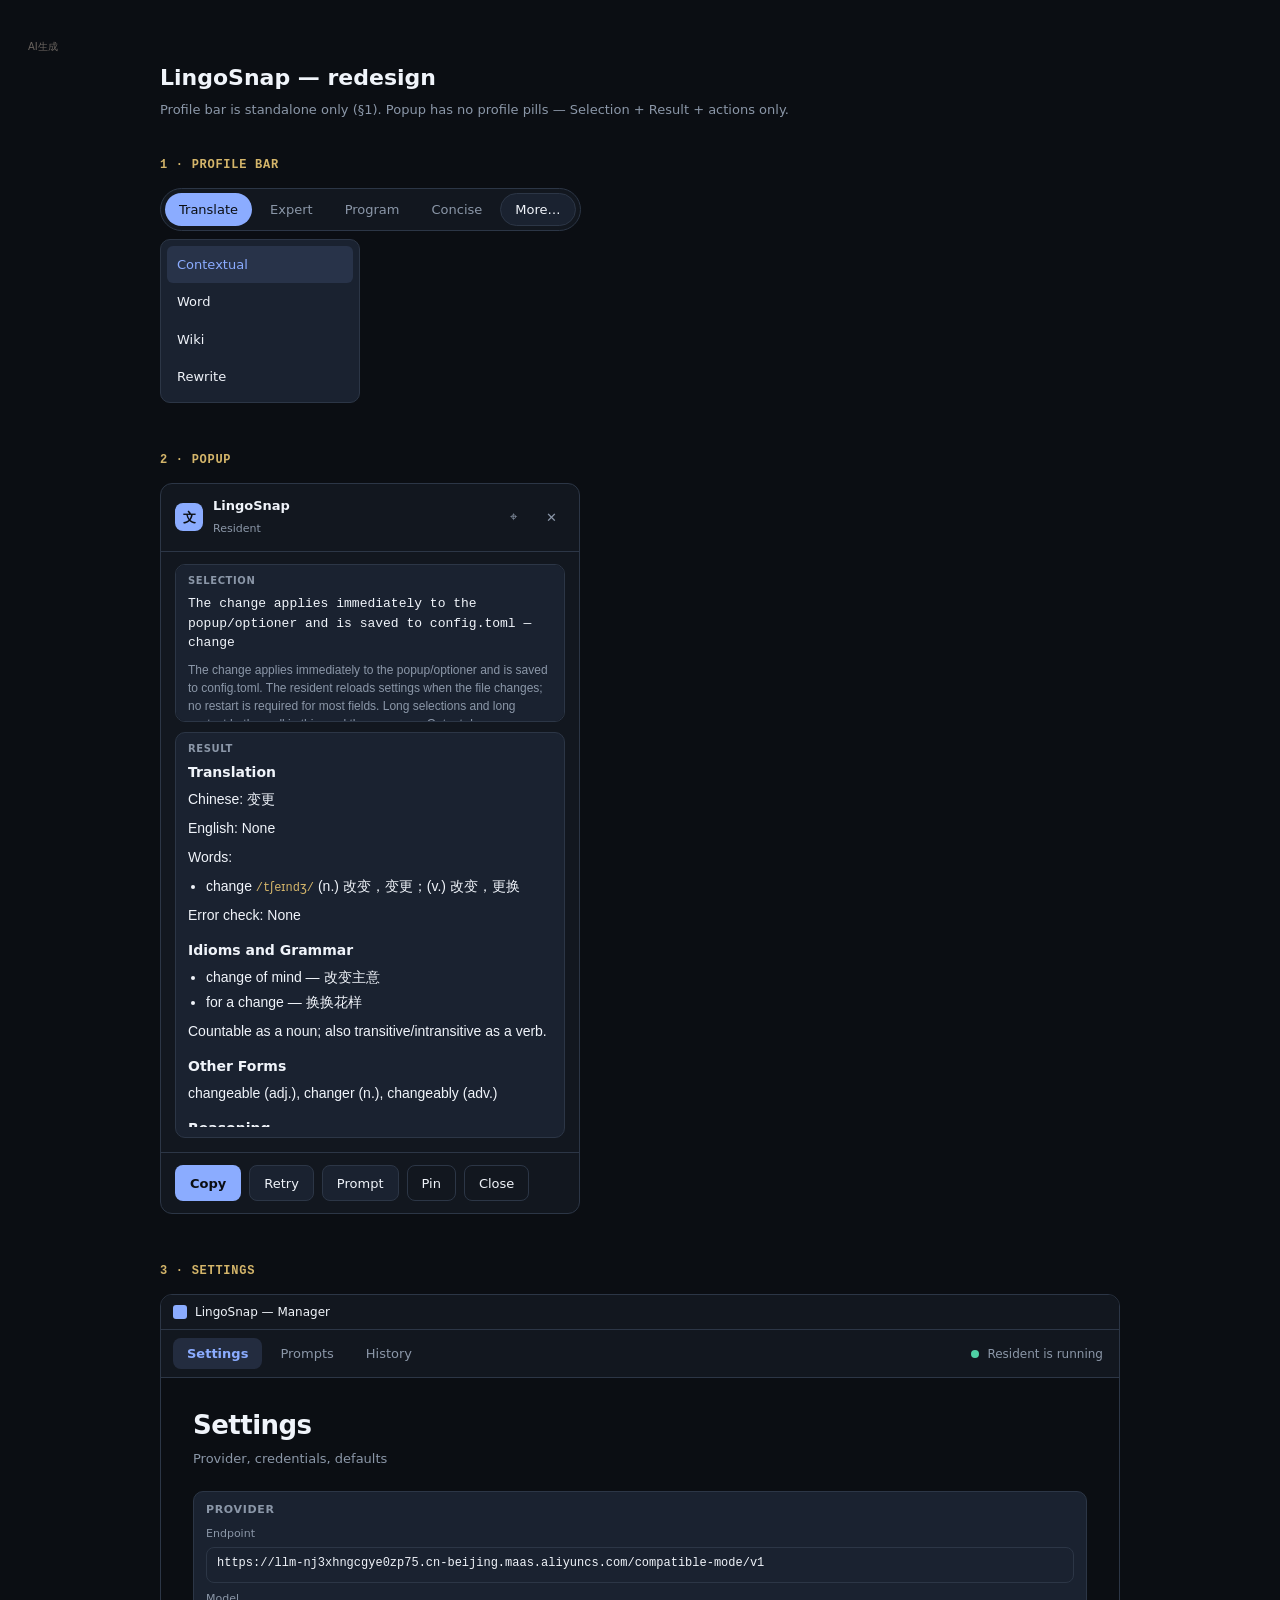
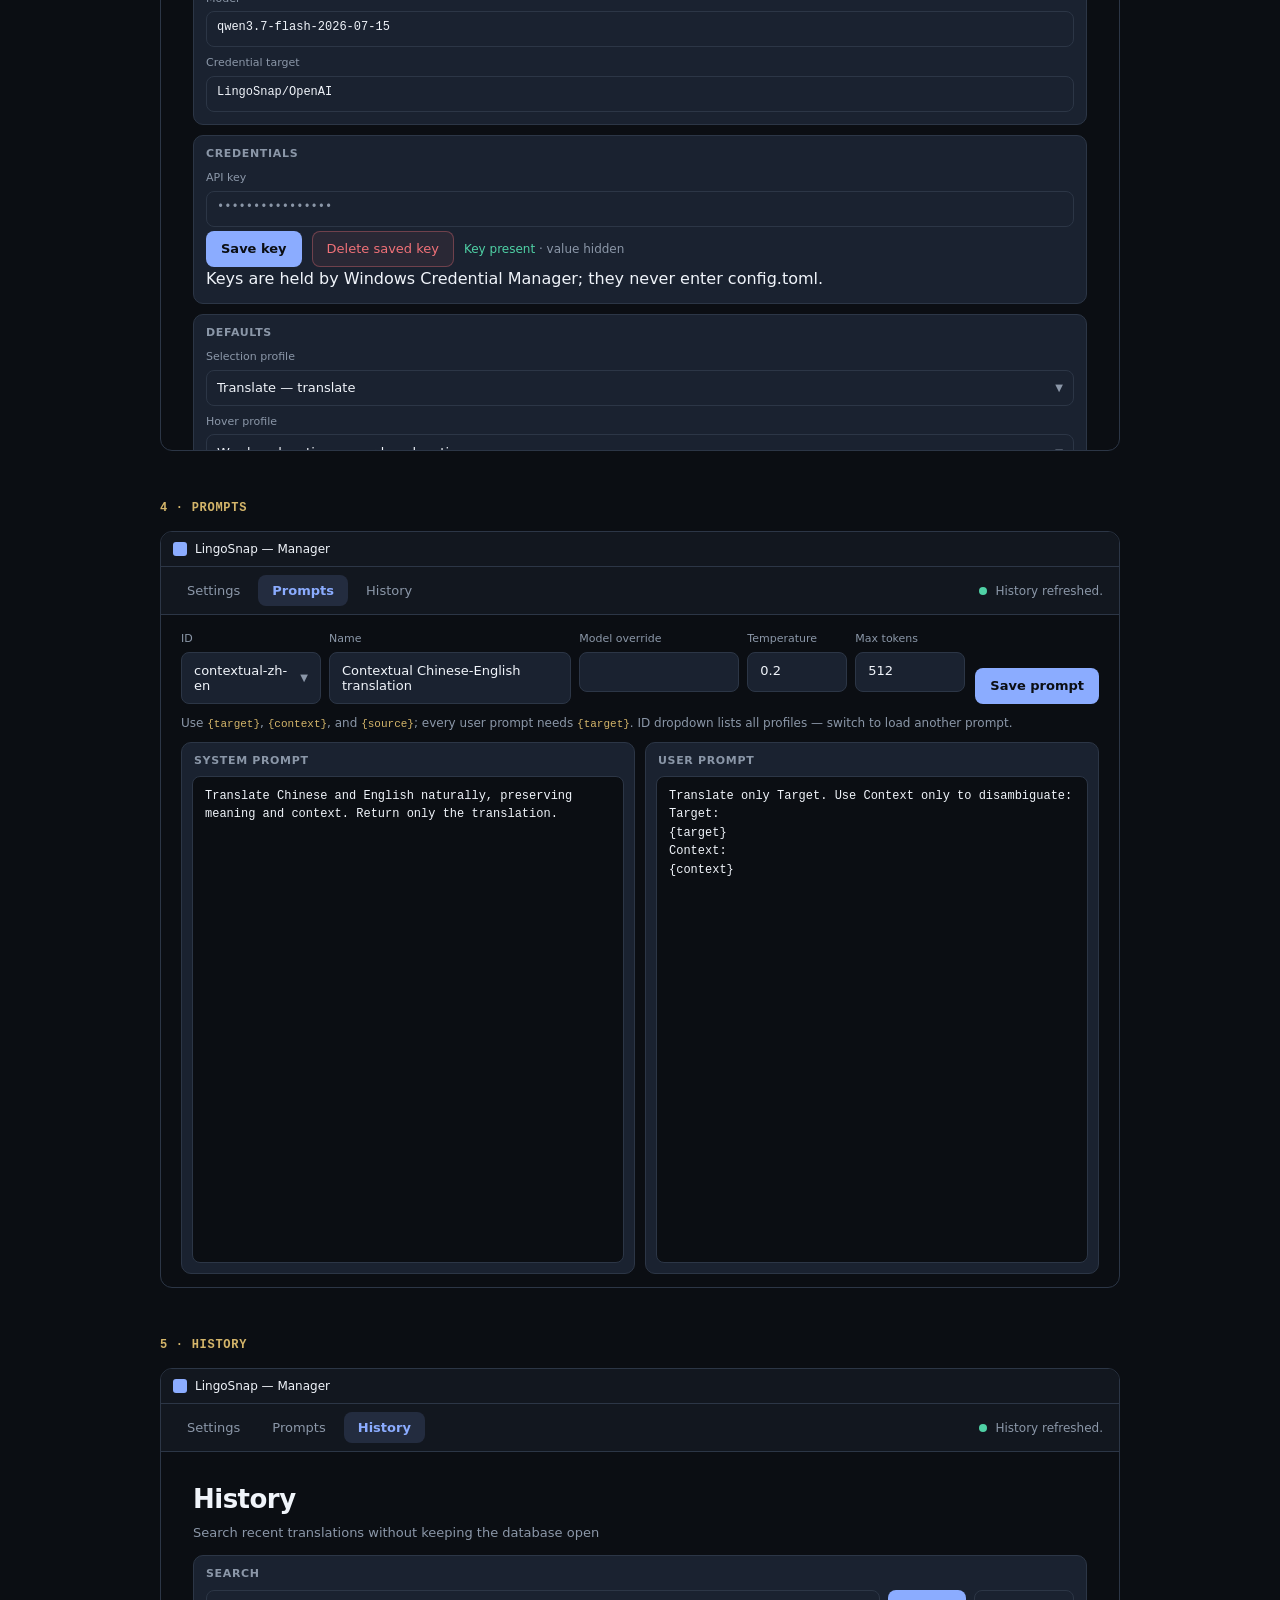
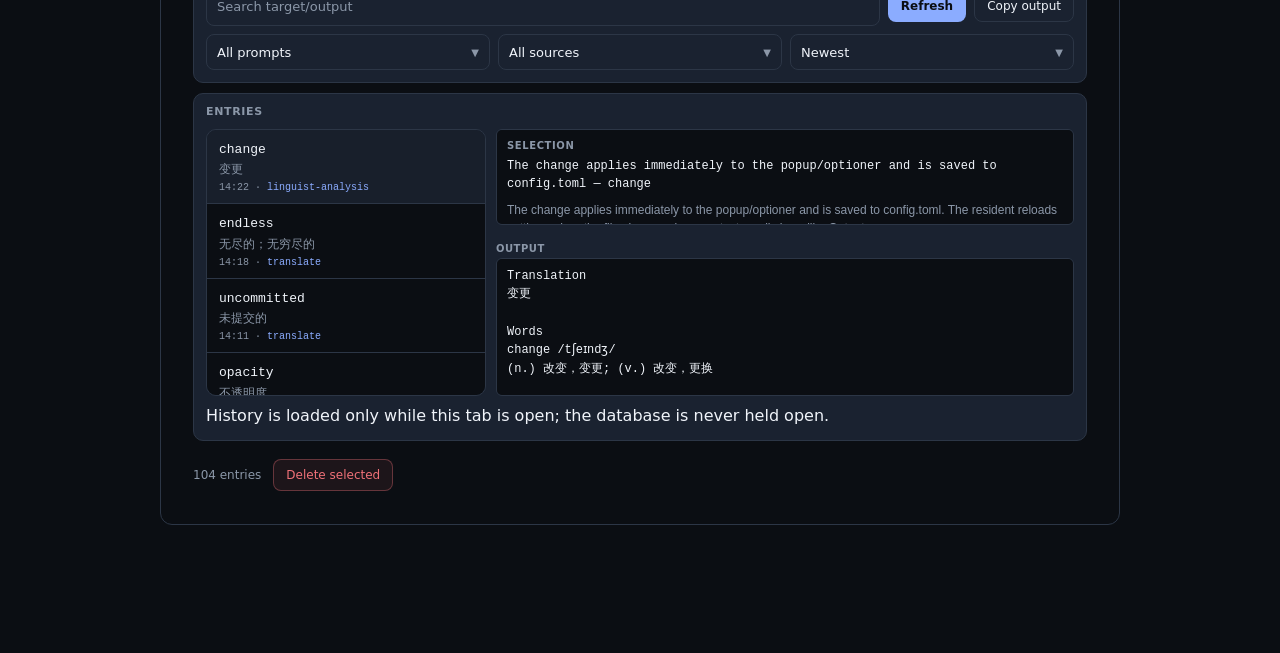
==== commit fc0b0c83: "Fix fair-copy icon, merge Profile and Name, rename User template, pin History glass - The in-page se" ====
--- a/lingosnap-redesign/classic/index.html
+++ b/lingosnap-redesign/classic/index.html
@@ -1021,7 +1021,7 @@
           </div>
           <button class="btn primary" type="button">Save prompt</button>
           <div class="hint">
-            Use <code>{target}</code>, <code>{context}</code>, and <code>{source}</code>; every user template needs <code>{target}</code>.
+            Use <code>{target}</code>, <code>{context}</code>, and <code>{source}</code>; every user prompt needs <code>{target}</code>.
             ID dropdown lists all profiles — switch to load another prompt.
           </div>
         </div>
@@ -1033,7 +1033,7 @@
             <div class="body">Translate Chinese and English naturally, preserving meaning and context. Return only the translation.</div>
           </div>
           <div class="ed">
-            <label>User template</label>
+            <label>User Prompt</label>
             <div class="body">Translate only Target. Use Context only to disambiguate:
 Target:
 {target}
